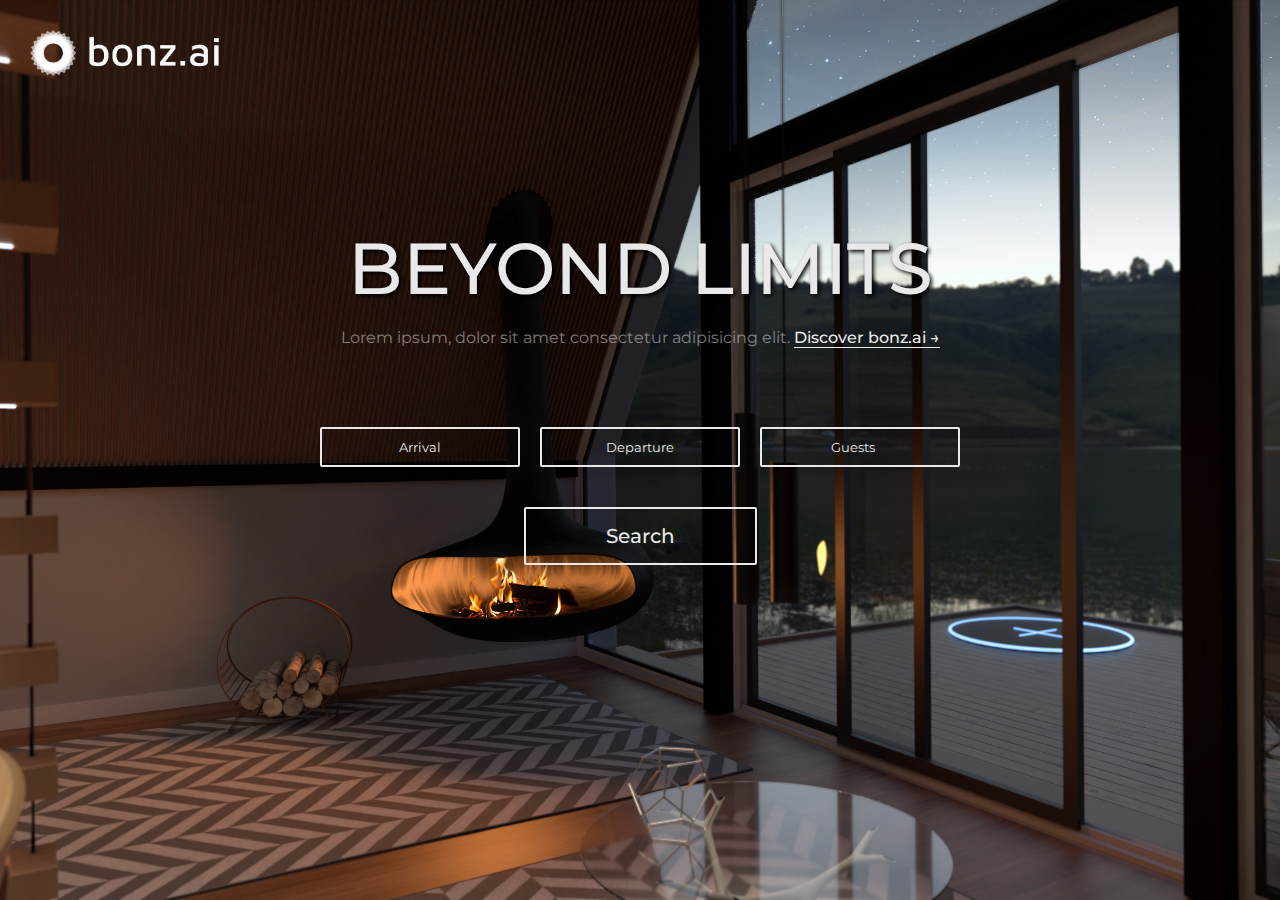
==== index.html @ 47cb4e16 "first commit" ====
<!DOCTYPE html>
<html lang="en">
  <head>
    <meta charset="UTF-8" />
    <meta http-equiv="X-UA-Compatible" content="IE=edge" />
    <meta name="viewport" content="width=device-width, initial-scale=1.0" />
    <link rel="stylesheet" href="style.css" />
    <title>Bonz.ai</title>
  </head>
  <body>
    <div class="container">
    <header class="landing-page-header">
      <img
        class="landing-page-logo"
        src="/logo/bonz.ai-logo-white-landscape.png"
        alt="logotype of the company bonzai"
      />

      <h1 class="landing-page-title landing-page-title--first">Beyond</h1>
      <h1 class="landing-page-title landing-page-title--second">Limits</h1>
      <h1 class="landing-page-title--desktop">Beyond limits</h1>

      <p class="landing-page-text">
        Lorem ipsum, dolor sit amet consectetur adipisicing elit.
        <a class="landing-page-text--link" href="about.html">Discover bonz.ai &#8594</a>
      </p>
    </header>

    <main class="landing-page-main">
      <form class="landing-page-main__form">
        <input aria-label="Arrival" type="text" onfocus="(this.type='date')"placeholder="Arrival"  />

        <input aria-label="Departure" type="text" placeholder="Departure"onfocus="(this.type='date')" />

       

        <input aria-label="Guests" type="number" placeholder="Guests" />

      </form>
      <button aria-label="Search" class="landing-page-main_form--btn">
        Search
      </button>
    </main>
  </div>
  </body>
</html>
---- style.css ----
@import url('https://fonts.googleapis.com/css2?family=Montserrat:wght@300;400;500;600;700&display=swap');

* {
  box-sizing: border-box;
}

:root {
  --main-text-color: #403b3b;
  --secondary-text-color: #e9e9e9;
  --main-color: #2a2a2a;
  --secondary-color: #d9d9d9;
}

html {
  /* 62.5% of 16px browser font size is 10px */
  font-size: 62.5%;
}

body {
  margin: 0;
  min-height: 100vh;
  font-family: 'Montserrat', sans-serif;
}

h1 {
  font-size: 3.2rem;
}

h2 {
  font-size: 2.6rem;
}

h3 {
  font-size: 2.2rem;
}

p {
  font-size: 1.6rem;
}

/*  LANDING PAGE */

.container {
  background-image: url(/photos/02-night.jpg);
  background-size: cover;
  background-position: center;
  min-height: 100vh;
}

.landing-page-header {
  text-align: center;
  display: flex;
  flex-direction: column;
  align-items: center;
}

.landing-page-logo {
  width: 45%;
  margin: 3em 0 10em 0;
}

.landing-page-title {
  color: var(--secondary-text-color);
  text-transform: uppercase;
  margin: 0;
  text-shadow: 2px 2px 4px #000000;
}

.landing-page-title--first {
  margin-right: 2.5em;
}

.landing-page-title--second {
  margin-left: 2.5em;
}

.landing-page-title--desktop {
  display: none;
  font-size: 7.2rem;
  color: var(--secondary-text-color);
  font-weight: 500;
  text-transform: uppercase;
  margin-bottom: 0;
  text-shadow: 2px 2px 4px #000000;
}

.landing-page-text {
  color: rgba(233, 233, 233, 0.5);
  margin-bottom: 5em;
  max-width: 90%;
}

.landing-page-text--link {
  text-decoration: none;
  color: var(--secondary-text-color);
  font-weight: 500;
  border-bottom: 1px solid var(--secondary-text-color);
}

.landing-page-text--link:hover {
  color: rgba(233, 233, 233, 0.7);
}

/* LANDING PAGE FORM */

.landing-page-main {
  text-align: center;
}

.landing-page-main__form {
  display: flex;
  flex-direction: column;
  align-items: center;
  gap: 2em;
}

.landing-page-main__form input {
  font-family: inherit;
  min-width: 200px;
  max-width: 200px;
  padding: 0.75em 1.5em;
  background: none;
  color: var(--secondary-text-color);
  border: 2px solid var(--secondary-text-color);
  border-radius: 2px;
  cursor: pointer;
  text-align: center;
  outline: none;
}

.landing-page-main__form input::placeholder {
  color: var(--secondary-text-color);
}

.landing-page-main_form--btn {
  background: 0;
  border: 2px solid var(--secondary-text-color);
  color: var(--secondary-text-color);
  font-size: 2rem;
  font-family: inherit;
  font-weight: 500;
  padding: 0.75em 4em;
  margin-top: 2em;
  border-radius: 2px;
  cursor: pointer;
  transition: all 250ms;
}

.landing-page-main_form--btn:hover,
.landing-page-main_form--btn:focus {
  transform: scale(1.1);
  background-color: rgba(233, 233, 233, 0.1);
}

.landing-page-main__form input[type='date']::-webkit-calendar-picker-indicator {
  filter: invert();
}

/* LANDING PAGE END */

/* ABOUT PAGE */

.header {
  background-color: var(--main-color);
  display: flex;
  align-items: center;
  justify-content: space-between;
  padding: 2em 1em;
  /* margin-bottom: 3em; */
}

.header-logo {
  width: 25%;
}

.open-nav,
.close-nav {
  display: block;
  border: 0;
  background: 0;
  cursor: pointer;
  /* padding: 0.5em; */
  font-size: 2.5rem;
  color: var(--secondary-text-color);
}

.hero {
  margin-top: 0;
  margin-bottom: 5em;
  min-height: 200px;
  background: url(/photos/09-night.jpg);
  background-size: cover;
  background-position: bottom center;
  transition: all 250ms;
}

.hero:hover {
  background: url(/photos/09-day.jpg);
  background-size: cover;
  background-position: bottom center;
}

.hero-title {
  margin-top: 0;
  color: var(--secondary-text-color);
  font-weight: 400;
  font-size: 3.8rem;
  padding: 1em 2em;
  text-shadow: 2px 2px 4px #000000;
}

.main-about-box {
  max-width: 700px;
  background-color: var(--secondary-color);
  color: var(--main-text-color);
  border-radius: 5px;
  padding: 3em 2em;
  display: flex;
  line-height: 1.6;
  justify-content: space-between;
  box-shadow: rgba(0, 0, 0, 0.35) 0px 5px 15px;
}

.main-about-box--dark {
  margin-top: 1em;
  background-color: var(--main-text-color);
  color: var(--secondary-text-color);
}

.main-about-box h2 {
  max-width: 190px;
  font-size: 2.4rem;
  font-weight: 500;
  margin: 0;
  border-right: 2px solid var(--main-text-color);
  padding-right: 1em;
}

.main-about-box--dark h2 {
  border-left: 2px solid var(--secondary-text-color);
  border-right: none;
  padding-left: 1em;
}

.main-about-box p {
  max-width: 250px;
  padding: 0 0.5em;
  margin: 0;
}

.main-about-accomodation {
  border-radius: 5px;
}

.main-about-accomodation,
.about-img-wrapper {
  display: flex;
  flex-direction: column;
  align-items: center;
}

.main-about-accomodation-title {
  font-size: 2.4rem;
  font-weight: 500;
  color: var(--main-text-color);
  padding: 1em;
  align-self: flex-start;
}

.btn-dark {
  color: var(--main-text-color);
  border-color: var(--main-text-color);
  margin-bottom: 3em;
}

.main-about-accomodation-img {
  width: 80%;
  border-radius: 5px;
  box-shadow: rgba(0, 0, 0, 0.35) 0px 5px 15px;
}

.main-about-accomodation-img--desktop {
  display: none;
}

/* ABOUT PAGE END */

/* SEARCH - BOOKING SECTION */

.form-box {
  margin: 0 auto;
  margin-top: 2em;
  width: 90%;
  max-width: 500px;
  background-color: var(--secondary-color);
  padding: 0.5em 2.2em;
  border-radius: 5px;

  display: grid;
  grid-template-columns: repeat(2, 1fr);
  grid-template-areas:
    'search search'
    'dates guests'
    'btn btn';
}

.form-box-title {
  grid-area: search;
}

.dates {
  grid-area: dates;
}

.guests {
  grid-area: guests;
  margin-right: -0.45em;
}

.form-inputs label {
  font-size: 1.4rem;
}

.form-inputs input {
  width: 98%;
  padding: 1em;
  font-size: 1.4rem;
  font-family: inherit;
  border: 1px solid var(--main-color);
  border-radius: 2px;
}

.form-search-btn {
  grid-area: btn;
  background-color: var(--main-color);
  color: var(--secondary-text-color);
  border: 0;
  cursor: pointer;
  padding: 1em;
  font-family: inherit;
  font-weight: 500;
  margin: 1em 0;
  border-radius: 2px;
  letter-spacing: 1px;
  width: 100%;
}

.form-search-btn:hover,
.form-search-btn:focus {
  background-color: var(--main-text-color);
  font-weight: 700;
}

/* SEARCH - BOOKING SECTION MAIN */

.main-hotel-rooms {
  margin: 0 auto;
  max-width: 90%;
}

.main-hotel-rooms-title {
  font-weight: 500;
  margin: 1.5em 0 0 0;
}

.main-hotel-rooms-subtitle {
  margin: 0.5em 0 2.5em 0;
}

/* HOTEL ROOMS CARDS */

.hotel-room-card {
  max-height: 550px;
  /* max-width: 400px; */
  box-shadow: rgba(0, 0, 0, 0.35) 0px 5px 15px;
  border-radius: 8px;
  overflow: hidden;
  margin-bottom: 5em;
}

.hotel-room-card-img {
  background-image: url(/photos/05-day.jpg);
  background-size: cover;
  background-position: center bottom;
  min-height: 250px;
}

.standard-plus {
  background-image: url(/photos/04-day.jpg);
}

.family-room {
  background-image: url(/photos/07-day.jpg);
}

.premium-room {
  background-image: url(/photos/09-day.jpg);
}

.hotel-room-card-info {
  padding: 1.5em 3em;
}

.hotel-room-card-info-title {
  margin-top: 0.5em;
}

.hotel-room-card-info-text {
  max-width: 300px;
  margin-bottom: 4em;
}

.hotel-room-card-info-price {
  margin-bottom: 2em;
}

.bold-price {
  font-size: 2.2rem;
  font-weight: 700;
}

.hotel-room-card-info-btn {
  display: block;
  margin: 0 auto;
  border: 0;
  cursor: pointer;
  background-color: var(--main-color);
  color: var(--secondary-text-color);
  font-size: 1.6rem;
  font-family: inherit;
  font-weight: 500;
  padding: 0.75em 2.5em;
  border-radius: 2px;
}

.hotel-room-card-info-btn:hover,
.hotel-room-card-info-btn:focus {
  background-color: var(--main-text-color);
  font-weight: 700;
}

/* MEDIA QUERY */

@media (min-width: 700px) {
  /* LANDING PAGE */
  .landing-page-main__form {
    flex-direction: row;
    justify-content: center;
  }

  .landing-page-logo {
    width: 15%;
    align-self: flex-start;
    margin-left: 3em;
  }

  .landing-page-title {
    display: none;
  }

  .landing-page-title--desktop {
    display: block;
  }

  /* ABOUT US PAGE */

  .header-logo {
    margin-left: 3em;
    width: 15%;
    max-width: 200px;
  }

  .main-about,
  .hero {
    margin: 0 auto;
    max-width: 1000px;
  }

  .main-about {
    display: flex;
    flex-direction: column;
  }

  .hero {
    min-height: 400px;
    margin-bottom: 5em;
  }

  .main-about-box {
    width: 80%;
    min-height: 300px;
    padding: 5em;
  }

  .main-about-box--dark {
    align-self: flex-end;
    margin-top: 4em;
  }

  .main-about-box p {
    max-width: 400px;
  }

  .main-about-accomodation {
    max-width: 90%;
    align-self: flex-end;
    margin-top: 3em;
    background-color: var(--secondary-color);
    display: flex;
  }

  .main-about-accomodation-title {
    font-size: 4.8rem;
    font-weight: 400;
    margin: 0;
    order: -2;
  }

  .btn-dark {
    order: -1;
    align-self: flex-start;
    margin: 0 0 2em 5em;
  }

  .main-about-accomodation-img {
    width: 60%;
    margin-bottom: 5em;
  }

  .about-img-wrapper {
    display: flex;
    flex-direction: row;
    gap: 3em;
    overflow: hidden;
    margin-left: -8em;
  }

  .main-about-accomodation-img--desktop {
    display: block;
  }

  /* SEARCH - BOOKING PAGE */
}
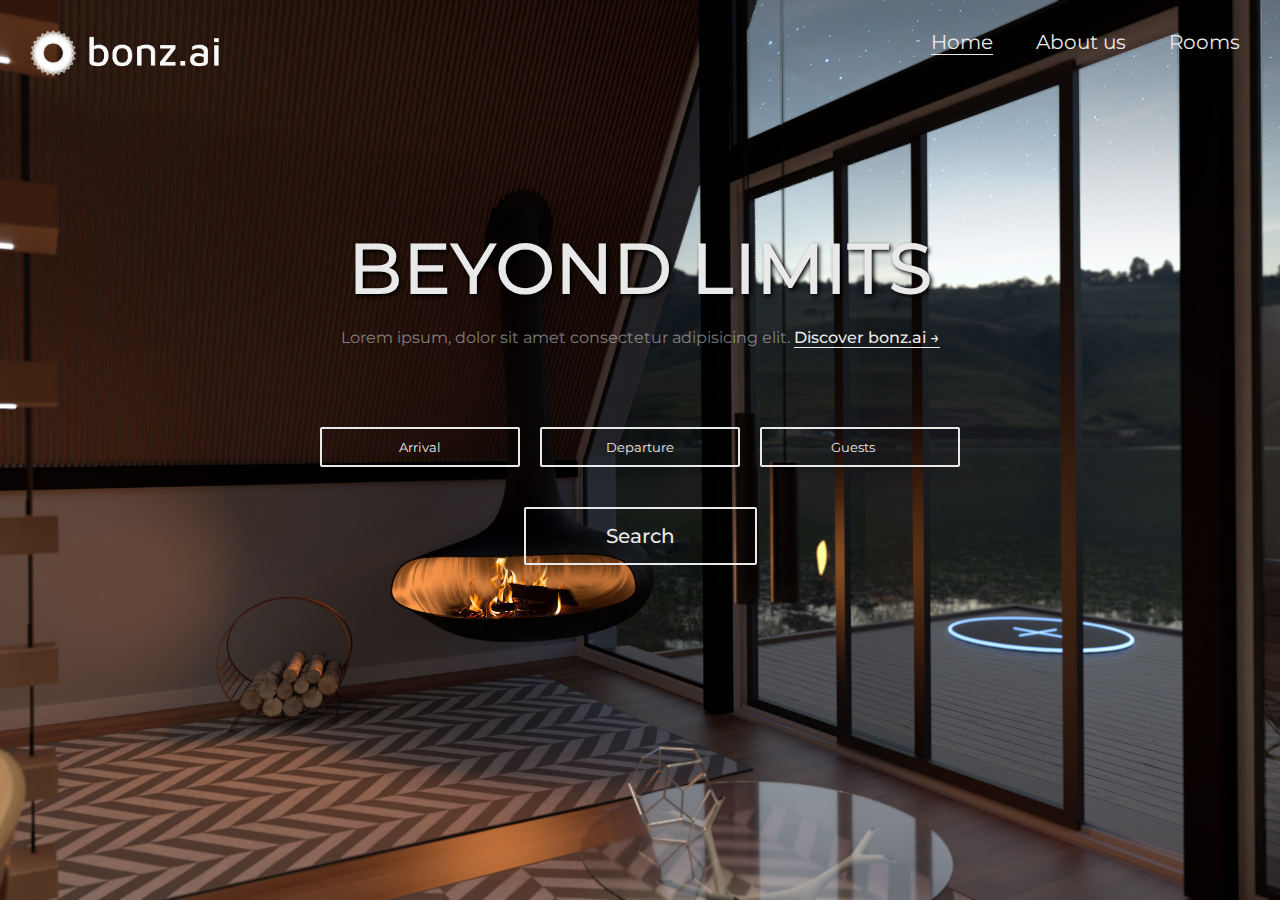
==== commit 9f0f6f2a: "nav" ====
--- a/index.html
+++ b/index.html
@@ -10,24 +10,32 @@
   <body>
     <div class="container">
     <header class="landing-page-header">
+      
       <img
         class="landing-page-logo"
         src="/logo/bonz.ai-logo-white-landscape.png"
         alt="logotype of the company bonzai"
       />
-
-      <h1 class="landing-page-title landing-page-title--first">Beyond</h1>
-      <h1 class="landing-page-title landing-page-title--second">Limits</h1>
-      <h1 class="landing-page-title--desktop">Beyond limits</h1>
-
-      <p class="landing-page-text">
-        Lorem ipsum, dolor sit amet consectetur adipisicing elit.
-        <a class="landing-page-text--link" href="about.html">Discover bonz.ai &#8594</a>
-      </p>
+      
+      <nav class="header-nav">
+        <a class="header-nav--active" href="index.html">Home</a>
+        <a  href="about.html">About us</a>
+        <a href="search.html">Rooms</a>
+      </nav>
     </header>
 
+    <h1 class="landing-page-title landing-page-title--first">Beyond</h1>
+    <h1 class="landing-page-title landing-page-title--second">Limits</h1>
+    <h1 class="landing-page-title--desktop">Beyond limits</h1>
+
+    <p class="landing-page-text">
+      Lorem ipsum, dolor sit amet consectetur adipisicing elit.
+      <a class="landing-page-text--link" href="about.html">Discover bonz.ai &#8594</a>
+    </p>
+  
+
     <main class="landing-page-main">
-      <form class="landing-page-main__form">
+      <form action="search.html" class="landing-page-main__form">
         <input aria-label="Arrival" type="text" onfocus="(this.type='date')"placeholder="Arrival"  />
 
         <input aria-label="Departure" type="text" placeholder="Departure"onfocus="(this.type='date')" />
@@ -37,9 +45,12 @@
         <input aria-label="Guests" type="number" placeholder="Guests" />
 
       </form>
-      <button aria-label="Search" class="landing-page-main_form--btn">
-        Search
-      </button>
+      <form action="search.html">
+        <button aria-label="Search" class="landing-page-main_form--btn">
+          Search
+        </button>
+      </form>
+
     </main>
   </div>
   </body>
--- a/style.css
+++ b/style.css
@@ -45,13 +45,21 @@
   background-size: cover;
   background-position: center;
   min-height: 100vh;
-}
-
-.landing-page-header {
-  text-align: center;
+
   display: flex;
   flex-direction: column;
   align-items: center;
+}
+
+.landing-page-header {
+  text-align: center;
+
+  /* flex-direction: column; */
+  /* align-items: center; */
+}
+
+.landing-page-header nav {
+  margin-top: 3em;
 }
 
 .landing-page-logo {
@@ -171,6 +179,27 @@
 
 .header-logo {
   width: 25%;
+}
+
+.header-nav {
+  display: none;
+}
+
+.header-nav a {
+  text-decoration: none;
+  color: var(--secondary-text-color);
+  font-size: 2rem;
+  margin-right: 2em;
+}
+
+.header-nav a:hover,
+.header-nav a:focus {
+  font-weight: 600;
+  border-bottom: 1px solid var(--secondary-text-color);
+}
+
+.header-nav--active {
+  border-bottom: 1px solid var(--secondary-text-color);
 }
 
 .open-nav,
@@ -355,7 +384,8 @@
 
 .main-hotel-rooms {
   margin: 0 auto;
-  max-width: 90%;
+  width: 90%;
+  max-width: 500px;
 }
 
 .main-hotel-rooms-title {
@@ -367,11 +397,16 @@
   margin: 0.5em 0 2.5em 0;
 }
 
+.main-hotel-rooms-text {
+  display: none;
+  max-width: 50rem;
+  line-height: 1.6;
+}
+
 /* HOTEL ROOMS CARDS */
 
 .hotel-room-card {
-  max-height: 550px;
-  /* max-width: 400px; */
+  max-width: 45rem;
   box-shadow: rgba(0, 0, 0, 0.35) 0px 5px 15px;
   border-radius: 8px;
   overflow: hidden;
@@ -402,6 +437,13 @@
 }
 
 .hotel-room-card-info-title {
+  margin: 0.5em 0 0 0;
+}
+
+.fa-star {
+  color: rgb(247, 211, 54);
+  letter-spacing: 5px;
+  font-size: 1.2rem;
   margin-top: 0.5em;
 }
 
@@ -439,6 +481,62 @@
   font-weight: 700;
 }
 
+/*  FOOTER */
+
+.footer {
+  background: linear-gradient(rgba(20, 20, 20, 0.8), rgba(20, 20, 20, 0.8)),
+    url(/photos/footer.jpg);
+  background-size: cover;
+  background-position: center bottom;
+  height: 40rem;
+  background-color: #e2e2e2;
+  padding: 5em 8em;
+  text-align: center;
+  display: none;
+}
+
+.footer-logo {
+  width: 14%;
+}
+
+.logo-socials {
+  display: flex;
+  justify-content: space-between;
+}
+
+.footer-nav {
+  margin: 0 auto;
+  margin-top: 2em;
+  font-size: 1.5rem;
+  padding: 2em;
+  border-bottom: 1px solid var(--secondary-color);
+  border-top: 1px solid var(--secondary-color);
+  max-width: 80rem;
+
+  display: flex;
+  justify-content: space-around;
+  align-items: center;
+}
+
+.footer-nav a {
+  text-decoration: none;
+  color: var(--secondary-text-color);
+  text-transform: uppercase;
+  font-weight: 500;
+}
+
+.fa-brands {
+  color: var(--secondary-color);
+  font-size: 5rem;
+  margin-left: 0.5em;
+}
+
+.copyright {
+  margin-top: 12em;
+  color: var(--secondary-text-color);
+  font-size: 1.2rem;
+}
+
 /* MEDIA QUERY */
 
 @media (min-width: 700px) {
@@ -454,12 +552,21 @@
     margin-left: 3em;
   }
 
+  .landing-page-header {
+    display: flex;
+    justify-content: space-between;
+  }
+
   .landing-page-title {
     display: none;
   }
 
   .landing-page-title--desktop {
     display: block;
+  }
+
+  .open-nav {
+    display: none;
   }
 
   /* ABOUT US PAGE */
@@ -468,6 +575,10 @@
     margin-left: 3em;
     width: 15%;
     max-width: 200px;
+  }
+
+  .header-nav {
+    display: block;
   }
 
   .main-about,
@@ -507,6 +618,7 @@
     margin-top: 3em;
     background-color: var(--secondary-color);
     display: flex;
+    margin-bottom: 7em;
   }
 
   .main-about-accomodation-title {
@@ -540,4 +652,59 @@
   }
 
   /* SEARCH - BOOKING PAGE */
-}
+
+  .main-hotel-rooms {
+    display: flex;
+    flex-direction: column;
+    width: 90%;
+    max-width: 1000px;
+  }
+
+  .hotel-room-card {
+    width: 60rem;
+    transition: all 250ms;
+  }
+
+  .hotel-room-card:hover {
+    transform: scale(1.05);
+  }
+
+  .main-hotel-rooms-card-container {
+    display: flex;
+    justify-content: space-between;
+    gap: 2em;
+    margin-bottom: 5em;
+  }
+
+  .form-box {
+    margin: 5em 5em 10em 0;
+  }
+
+  .main-hotel-rooms-desktop-wrapper {
+    display: flex;
+    justify-content: flex-start;
+  }
+
+  .main-hotel-rooms-title {
+    margin: 1.1em 0 0 0;
+    font-size: 4rem;
+    font-weight: 600;
+  }
+
+  .form-box {
+    display: flex;
+    flex-direction: column;
+    justify-content: space-evenly;
+    max-width: 30rem;
+    height: 35rem;
+  }
+
+  .main-hotel-rooms-text {
+    display: block;
+  }
+
+  /* FOOTER */
+  .footer {
+    display: block;
+  }
+}
